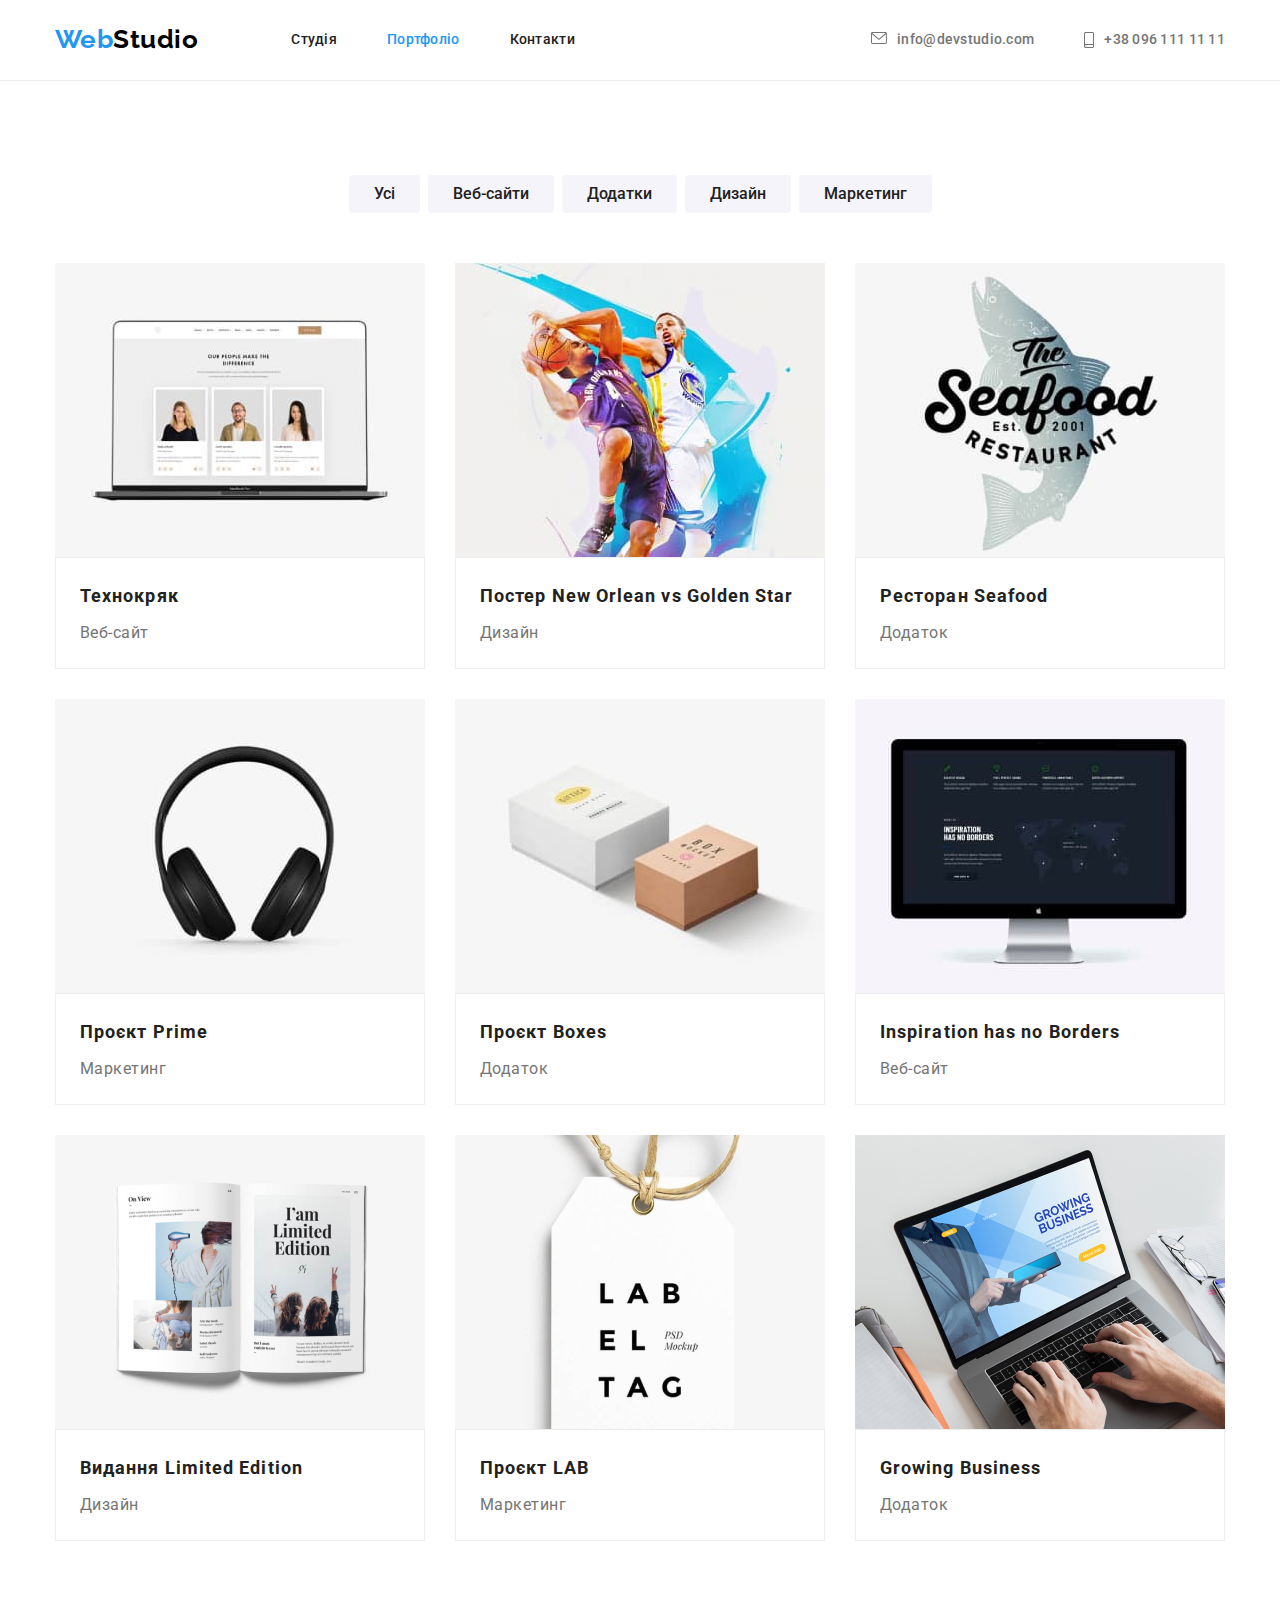
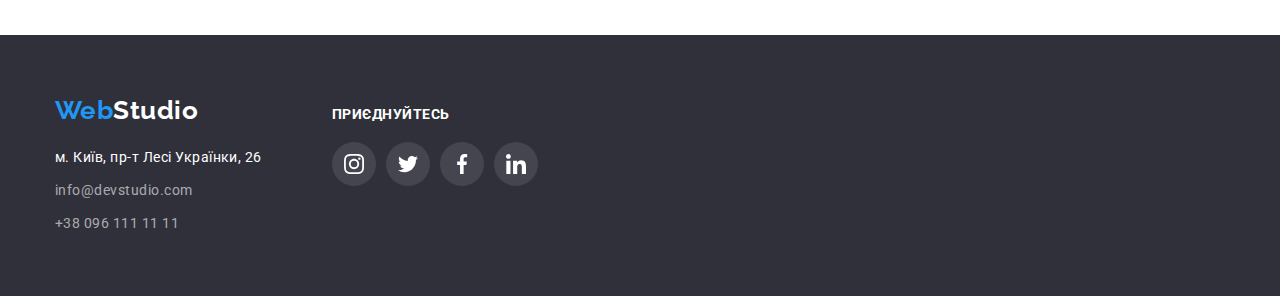
==== portfolio.html @ 38ba348c "Create new repository" ====
<!DOCTYPE html>
<html lang="uk">
  <head>
    <meta charset="UTF-8" />
    <meta http-equiv="X-UA-Compatible" content="IE=edge" />
    <meta name="viewport" content="width=h, initial-scale=1.0" />
    <title>Document</title>
    <link rel="preconnect" href="https://fonts.googleapis.com" />
    <link rel="preconnect" href="https://fonts.gstatic.com" crossorigin />
    <link
      href="https://fonts.googleapis.com/css2?family=Raleway:wght@700&family=Roboto:wght@400;500;700;900&display=swap"
      rel="stylesheet"
    />
    <link
      rel="stylesheet"
      href="https://cdn.jsdelivr.net/npm/modern-normalize@1.1.0/modern-normalize.min.css"
    />
    <link rel="stylesheet" href="./css/styles.css" />
  </head>
  <body>
    <!-- шапка сайта -->
    <header class="page-header">
      <div class="container header-nav">
        <nav class="page-nav">
          <a class="logo" href="./index.html"
            ><span class="logo-web">Web</span
            ><span class="logo-studio">Studio</span>
          </a>

          <ul class="site-nav">
            <li><a href="./index.html" class="link">Студія</a></li>
            <li>
              <a href="./portfolio.html" class="link current">Портфоліо</a>
            </li>
            <li><a href="#" class="link">Контакти</a></li>
          </ul>
        </nav>

        <ul class="auth-nav">
          <li class="site-email">
            <a class="contact email" href="mailto:info@devstudio.com" lang="en">
              <svg aria-label="Конверт" class="envelope" width="16" height="12">
                <use href="./images/sprite.svg#icon-envelope"></use>
              </svg>
              info@devstudio.com</a
            >
          </li>
          <li>
            <a class="contact phone" href="tel:+380961111111">
              <svg
                aria-label="Телефон"
                class="smartphone"
                width="10"
                height="16"
              >
                <use href="./images/sprite.svg#icon-smartphone"></use>
              </svg>
              +38 096 111 11 11</a
            >
          </li>
        </ul>
      </div>
    </header>
    <!-- main контент -->
    <main>
      <!-- кнопки-фильтр -->
      <section class="filter section">
        <div class="container">
          <h1 class="visually-hidden">Наші проекти</h1>
          <ul class="button-work">
            <li class="button-style">
              <button type="button" class="button secondary">Усі</button>
            </li>
            <li class="button-style">
              <button type="button" class="button secondary">Веб-сайти</button>
            </li>
            <li class="button-style">
              <button type="button" class="button secondary">Додатки</button>
            </li>
            <li class="button-style">
              <button type="button" class="button secondary">Дизайн</button>
            </li>
            <li class="button-style">
              <button type="button" class="button secondary">Маркетинг</button>
            </li>
          </ul>

          <!-- наши роботы -->
          <ul class="filter-work">
            <li class="filter-card">
              <a href="#" class="filter-card-link">
                <img src="./images/img.jpg" alt="Комп'ютер" width="370" />
                <div class="cards">
                  <h2 class="head-title">Технокряк</h2>
                  <p class="head-text">Веб-сайт</p>
                </div>
              </a>
            </li>

            <li class="filter-card">
              <a href="#" class="filter-card-link">
                <img
                  src="./images/basketball.jpg"
                  alt="Баскетбол"
                  width="370"
                />
                <div class="cards">
                  <h2 class="head-title">Постер New Orlean vs Golden Star</h2>
                  <p class="head-text">Дизайн</p>
                </div>
              </a>
            </li>

            <li class="filter-card">
              <a href="#" class="filter-card-link">
                <img src="./images/seafood.jpg" alt="Морська їжа" width="370" />
                <div class="cards">
                  <h2 class="head-title">Ресторан Seafood</h2>
                  <p class="head-text">Додаток</p>
                </div>
              </a>
            </li>

            <li class="filter-card">
              <a href="#" class="filter-card-link">
                <img src="./images/music.jpg" alt="Навушники" width="370" />
                <div class="cards">
                  <h2 class="head-title">Проєкт Prime</h2>
                  <p class="head-text">Маркетинг</p>
                </div>
              </a>
            </li>

            <li class="filter-card">
              <a href="#" class="filter-card-link">
                <img src="./images/box.jpg" alt="Бокси" width="370" />
                <div class="cards">
                  <h2 class="head-title">Проєкт Boxes</h2>
                  <p class="head-text">Додаток</p>
                </div>
              </a>
            </li>

            <li class="filter-card">
              <a href="#" class="filter-card-link">
                <img src="./images/apple.jpg" alt="Комп'ютер мак" width="370" />
                <div class="cards">
                  <h2 class="head-title">Inspiration has no Borders</h2>
                  <p class="head-text">Веб-сайт</p>
                </div>
              </a>
            </li>

            <li class="filter-card">
              <a href="#" class="filter-card-link">
                <img src="./images/books.jpg" alt="Книга" width="370" />
                <div class="cards">
                  <h2 class="head-title">Видання Limited Edition</h2>
                  <p class="head-text">Дизайн</p>
                </div>
              </a>
            </li>

            <li class="filter-card">
              <a href="#" class="filter-card-link">
                <img src="./images/label.jpg" alt="Підвіска" width="370" />
                <div class="cards">
                  <h2 class="head-title">Проєкт LAB</h2>
                  <p class="head-text">Маркетинг</p>
                </div>
              </a>
            </li>

            <li class="filter-card">
              <a href="#" class="filter-card-link">
                <img src="./images/business.jpg" alt="Бізнес" width="370" />
                <div class="cards">
                  <h2 class="head-title">Growing Business</h2>
                  <p class="head-text">Додаток</p>
                </div>
              </a>
            </li>
          </ul>
        </div>
      </section>
    </main>

    <!-- footer -->
    <footer class="footer">
      <div class="container footer-icons">
        <div class="logotype">
          <a class="footer-logo" href="./index.html"
            ><span class="logo-web">Web</span
            ><span class="studio-logo">Studio</span>
          </a>
          <address class="footer-address">
            <ul>
              <li class="address">
                <a
                  class="site-address"
                  href="https://goo.gl/maps/CPtrU1FHBa2aNyZL9"
                  target="_blank"
                  rel="noopener noreferrer nofollow"
                  >м. Київ, пр-т Лесі Українки, 26</a
                >
              </li>
              <li class="site-contacts">
                <a class="contacts" href="mailto:info@devstudio.com" lang="en"
                  >info@devstudio.com</a
                >
              </li>
              <li class="tel">
                <a class="contacts tel" href="tel:+380961111111"
                  >+38 096 111 11 11</a
                >
              </li>
            </ul>
          </address>
        </div>
        <div>
          <h3 class="footer-title">приєднуйтесь</h3>
          <ul class="footer-social-list">
            <li>
              <a href="#" class="footer-social-list-link">
                <svg
                  lang="en"
                  aria-label="instagram icon"
                  class="footer-social-list-icon"
                  width="20"
                  height="20"
                >
                  <use href="./images/sprite.svg#icon-instagram"></use>
                </svg>
              </a>
            </li>

            <li>
              <a href="#" class="footer-social-list-link">
                <svg
                  lang="en"
                  aria-label="twitter icon"
                  class="footer-social-list-icon"
                  width="20"
                  height="20"
                >
                  <use href="./images/sprite.svg#icon-twitter"></use>
                </svg>
              </a>
            </li>

            <li>
              <a href="#" class="footer-social-list-link">
                <svg
                  lang="en"
                  aria-label="facebook icon"
                  class="footer-social-list-icon"
                  width="20"
                  height="20"
                >
                  <use href="./images/sprite.svg#icon-facebook"></use>
                </svg>
              </a>
            </li>

            <li>
              <a href="#" class="footer-social-list-link">
                <svg
                  lang="en"
                  aria-label="linkedin icon"
                  class="footer-social-list-icon"
                  width="20"
                  height="20"
                >
                  <use href="./images/sprite.svg#icon-linkedin"></use>
                </svg>
              </a>
            </li>
          </ul>
        </div>
      </div>
    </footer>
  </body>
</html>
---- css/styles.css ----
:root {
  --primary-text-color: #757575;
  --title-text: #212121;
  --accent-color: #2196f3;
  --primary-white-color: #ffffff;
  --bcg-color-button: #f5f4fa;
  --bcg--button-hover: #188ce8;
  --black-color: #000;
  --hero-bcg: #2f303a;
  --hero-bcg-new: #c4c4c4;
  --line-header: #ececec;
  --line-cards: #eeeeee;
  --icon-color: #afb1b8;
}

h1,
h2,
h3,
h4,
p {
  margin-top: 0;
  margin-bottom: 0;
}

ul {
  margin-top: 0;
  margin-bottom: 0;
  padding-left: 0;
}

a {
  text-decoration: none;
}

img {
  display: block;
}

body {
  background-color: var(--primary-white-color);
  color: var(--primary-text-color);
  font-family: "Roboto", sans-serif;
  letter-spacing: 0.03em;
}

ul {
  list-style: none;
  padding: 0;
  margin: 0;
}

button {
  cursor: pointer;
  font-family: inherit;
}

.section {
  padding-top: 94px;
  padding-bottom: 94px;
}

.not-padding {
  padding-top: 0;
}

.title-bottom {
  margin-bottom: 50px;
}

.visually-hidden {
  position: absolute;
  white-space: nowrap;
  width: 1px;
  height: 1px;
  overflow: hidden;
  border: 0;
  padding: 0;
  clip: rect(0 0 0 0);
  clip-path: inset(50%);
  margin: -1px;
}

/* основоной цвет текста #212121 */
/* вторичный цвет текста #757575 */
/*  голубой акцент #2196F3 */
/* белый #FFFFFF */
/* серый фон #2F303A */
/* светлый фон #F5F4FA */

.container {
  /* outline: 2px solid tomato; */
  width: 1200px;
  padding-left: 15px;
  padding-right: 15px;
  margin-left: auto;
  margin-right: auto;
}

/* шапка сайта */
.page-header {
  /* background-color: aquamarine; */
  border-bottom: 1px solid var(--line-header);
  border-top: 0;
  border-left: 0;
  border-right: 0;
}

.header-nav {
  display: flex;
}

.page-nav {
  display: flex;
}

.logo {
  font-family: "Raleway", sans-serif;
  font-weight: 700;
  font-size: 26px;
  line-height: 1.19;
  padding-top: 24px;
  padding-bottom: 25px;
  /* margin-right: 93px; */
}

.logo-web {
  color: var(--accent-color);
}

.logo-studio {
  color: var(--black-color);
}

/* для футера */
.studio-logo {
  color: var(--primary-white-color);
}

/* site-nav */
.site-nav {
  margin-left: 93px;
}

.link {
  padding-top: 32px;
  padding-bottom: 32px;
}

.site-nav .link {
  color: var(--title-text);
  display: inline-block;
}

.site-nav .link:hover,
.site-nav .link:focus {
  color: var(--accent-color);
}

.site-nav .link.current {
  color: var(--accent-color);
}

.site-nav {
  font-weight: 500;
  font-size: 14px;
  line-height: 1.14;
  letter-spacing: 0.02em;
  display: flex;
  column-gap: 50px;
}

/* auth-nav */
.site-email {
  margin-right: 50px;
}

.contact {
  padding-top: 32px;
  padding-bottom: 32px;
}

.auth-nav .contact {
  color: var(--primary-text-color);
}
.auth-nav .contact:hover,
.auth-nav .contact:focus {
  color: var(--accent-color);
}

.auth-nav {
  font-weight: 500;
  font-size: 14px;
  line-height: 1.14;
  letter-spacing: 0.02em;
  display: flex;
  margin-left: auto;
}

.email {
  display: flex;
  fill: currentColor;
}

.envelope {
  margin-right: 10px;
}

.phone {
  display: flex;
  fill: currentColor;
}

.smartphone {
  margin-right: 10px;
}

/* герой */
.hero {
  background-color: var(--hero-bcg-new);
  padding-top: 200px;
  padding-bottom: 200px;
  background-image: linear-gradient(
      rgba(47, 48, 58, 0.4),
      rgba(47, 48, 58, 0.4)
    ),
    url("../images/hero-img.jpg");
  background-size: cover;
}

.hero-title {
  color: var(--primary-white-color);
  margin-top: 0;
  margin-bottom: 30px;
  width: 696px;
  margin-left: auto;
  margin-right: auto;
}

.hero-title {
  font-weight: 900;
  font-size: 44px;
  line-height: 1.36;
  text-align: center;
  letter-spacing: 0.06em;
  text-transform: uppercase;
}

/* ocoбенности */
.section-title {
  color: var(--title-text);
}

.section-title {
  font-weight: 700;
  font-size: 36px;
  line-height: 1.17;
  text-align: center;
  margin-top: 0;
  margin-bottom: 50px;
}

.feature-list {
  margin-top: 0;
}

.title {
  font-weight: 700;
  font-size: 14px;
  line-height: 1.14;
  text-transform: uppercase;
  margin-top: 0;
  margin-bottom: 10px;
}

.title-width {
  width: 270px;
  /* padding-top: ; */
}

.title-text {
  font-weight: 400;
  font-size: 14px;
  line-height: 1.71;
  margin-top: 0;
  margin-bottom: 0;
}

.feature-list-icon {
  display: flex;
  align-items: center;
  justify-content: center;
  width: 270px;
  height: 120px;
  margin-bottom: 30px;
  background-color: var(--bcg-color-button);
  border-radius: 4px;
}

/* features */
.feature-list {
  display: flex;
  column-gap: 30px;
}

.feature-list .title {
  color: var(--title-text);
}

/* чем мы занимаемся (фото) */

.photo {
  display: flex;
  column-gap: 30px;
}

/* наша команда */
.caption {
  font-weight: 500;
  font-size: 16px;
  line-height: 1.19;
  text-align: center;
  margin-bottom: 10px;
  color: var(--title-text);
}

.caption-text {
  font-weight: 400;
  font-size: 16px;
  line-height: 1.19;
  text-align: center;
  margin-bottom: 16px;
}

.social-list {
  display: flex;
  justify-content: center;
  column-gap: 10px;
}

.social-list-link {
  display: flex;
  align-items: center;
  justify-content: center;
  width: 44px;
  height: 44px;
  border-radius: 50%;
  background-color: var(--primary-white-color);
}

.social-list-link:hover,
.social-list-link:focus {
  background-color: var(--accent-color);
}

.social-list-icon {
  fill: var(--icon-color);
}

.social-list-link:hover .social-list-icon,
.social-list-link:focus .social-list-icon {
  fill: var(--primary-white-color);
}

.section-work {
  background-color: var(--bcg-color-button);
}

.our-command {
  padding: 30px;
}

.command {
  box-shadow: 0px 1px 3px rgba(0, 0, 0, 0.12), 0px 1px 1px rgba(0, 0, 0, 0.14),
    0px 2px 1px rgba(0, 0, 0, 0.2);
  border-radius: 0px 0px 4px 4px;
  background-color: var(--primary-white-color);
}

.team {
  display: flex;
  column-gap: 30px;
}

/* наши роботы */
.head-title {
  font-weight: 700;
  font-size: 18px;
  line-height: 2;
  letter-spacing: 0.06em;
  color: var(--title-text);
  margin-bottom: 4px;
}

.head-text {
  font-weight: 400;
  font-size: 16px;
  line-height: 1.88;
  color: var(--primary-text-color);
}

.filter-work {
  display: flex;
  flex-wrap: wrap;
  gap: 30px;
}
.filter-card {
  display: flex;
}

.filter-card-link:hover,
.filter-card-link:focus {
  box-shadow: 0px 1px 1px rgba(0, 0, 0, 0.12), 0px 4px 4px rgba(0, 0, 0, 0.06),
    1px 4px 6px rgba(0, 0, 0, 0.16);
}

/* .filter-card:hover,
.filter-card:focus {
  box-shadow: 0px 1px 1px rgba(0, 0, 0, 0.12), 0px 4px 4px rgba(0, 0, 0, 0.06),
    1px 4px 6px rgba(0, 0, 0, 0.16);
} */

.cards {
  padding-left: 24px;
  padding-right: 24px;
  padding-top: 20px;
  padding-bottom: 20px;
  border: 1px solid var(--line-cards);
}

/* постійні клієнти */
.clients-title {
  margin-bottom: 50px;
}

.clients {
  width: 170px;
  height: 92px;
}

.icon-hover {
  display: flex;
  width: 100%;
  height: 100%;
  align-items: center;
  justify-content: center;
  border: 1px solid var(--icon-color);
  border-radius: 4px;
  color: var(--icon-color);
  fill: currentColor;
}

.icon-hover:hover,
.icon-hover:focus {
  color: var(--accent-color);
  border-color: var(--accent-color);
}

.clients-list {
  display: flex;
  gap: 30px;
}

/* кнопка */

.button {
  /* display: inline-block; чтобы не залазило*/
  background-color: var(--bcg-color-button);
  color: var(--title-text);
  padding: 10px 32px;

  text-align: center;
  margin: 0 auto;
  border-radius: 4px;
}

.button.primary {
  background-color: var(--accent-color);
  color: var(--primary-white-color);
  box-shadow: 0px 4px 4px rgba(0, 0, 0, 0.15);
  border-radius: 4px;
}

/* в герое шрифты */
.button.primary {
  min-width: 216px;
  font-weight: 700;
  font-size: 16px;
  line-height: 1.88;
  display: flex;
  align-items: center;
  text-align: center;
  letter-spacing: 0.06em;
  border: none;
}

.button.primary:hover,
.button.primary:focus {
  background-color: var(--bcg--button-hover);
  color: var(--primary-white-color);
}

/* для портфолио */
.button.secondary {
  background-color: var(--bcg-color-button);
  color: var(--title-text);
}

.button.secondary:hover,
.button.secondary:focus {
  background-color: var(--accent-color);
  color: var(--primary-white-color);
  box-shadow: 0px 3px 1px rgba(0, 0, 0, 0.1), 0px 1px 2px rgba(0, 0, 0, 0.08),
    0px 2px 2px rgba(0, 0, 0, 0.12);
}

.button.secondary {
  font-weight: 500;
  font-size: 16px;
  line-height: 1.63;
  text-align: center;
  border-radius: 4px;
  border: none;
  padding: 6px 25px;
}

/* кнопки-фильтр */
.button-work {
  display: flex;
  column-gap: 8px;
  justify-content: center;
  margin-bottom: 50px;
}

/* footer */
.footer {
  background-color: var(--hero-bcg);
  margin-top: 0;
  padding-top: 60px;
  padding-bottom: 60px;
}

.footer-logo {
  margin-top: 0;
  margin-bottom: 0;
  font-family: "Raleway", sans-serif;
  font-weight: 700;
  font-size: 26px;
  line-height: 1.19;
}

.footer-address {
  margin-top: 20px;
}

.site-address {
  color: var(--primary-white-color);
}

.site-address:hover,
.site-address:focus {
  color: var(--accent-color);
}

.site-address {
  font-style: normal;
  font-weight: 400;
  font-size: 14px;
  line-height: 1.71;
}

.address {
  margin-bottom: 9px;
}

.contacts {
  color: rgba(255, 255, 255, 0.6);
}

.contacts:hover,
.contacts:focus {
  color: var(--accent-color);
}

.contacts {
  font-style: normal;
  font-weight: 400;
  font-size: 14px;
  line-height: 1.71;
}

.site-contacts {
  margin-top: 0;
  margin-bottom: 9px;
}

.tel {
  margin-top: 0;
  margin-bottom: 0;
}

/* footer-icon */
.logotype {
  margin-right: 70px;
}

.footer-icons {
  display: flex;
  align-items: baseline;
}

.footer-title {
  /* display: flex; */
  font-weight: 700;
  font-size: 14px;
  line-height: 16px;
  text-transform: uppercase;
  color: var(--primary-white-color);
  margin-bottom: 20px;
}

.footer-social-list {
  display: flex;
  column-gap: 10px;
}

.footer-social-list-link {
  display: flex;
  align-items: center;
  justify-content: center;
  width: 44px;
  height: 44px;
  border-radius: 50%;
  background-color: rgba(255, 255, 255, 0.1);
}

.footer-social-list-link:hover,
.footer-social-list-link:focus {
  background-color: var(--accent-color);
}

.footer-social-list-icon {
  fill: var(--primary-white-color);
}
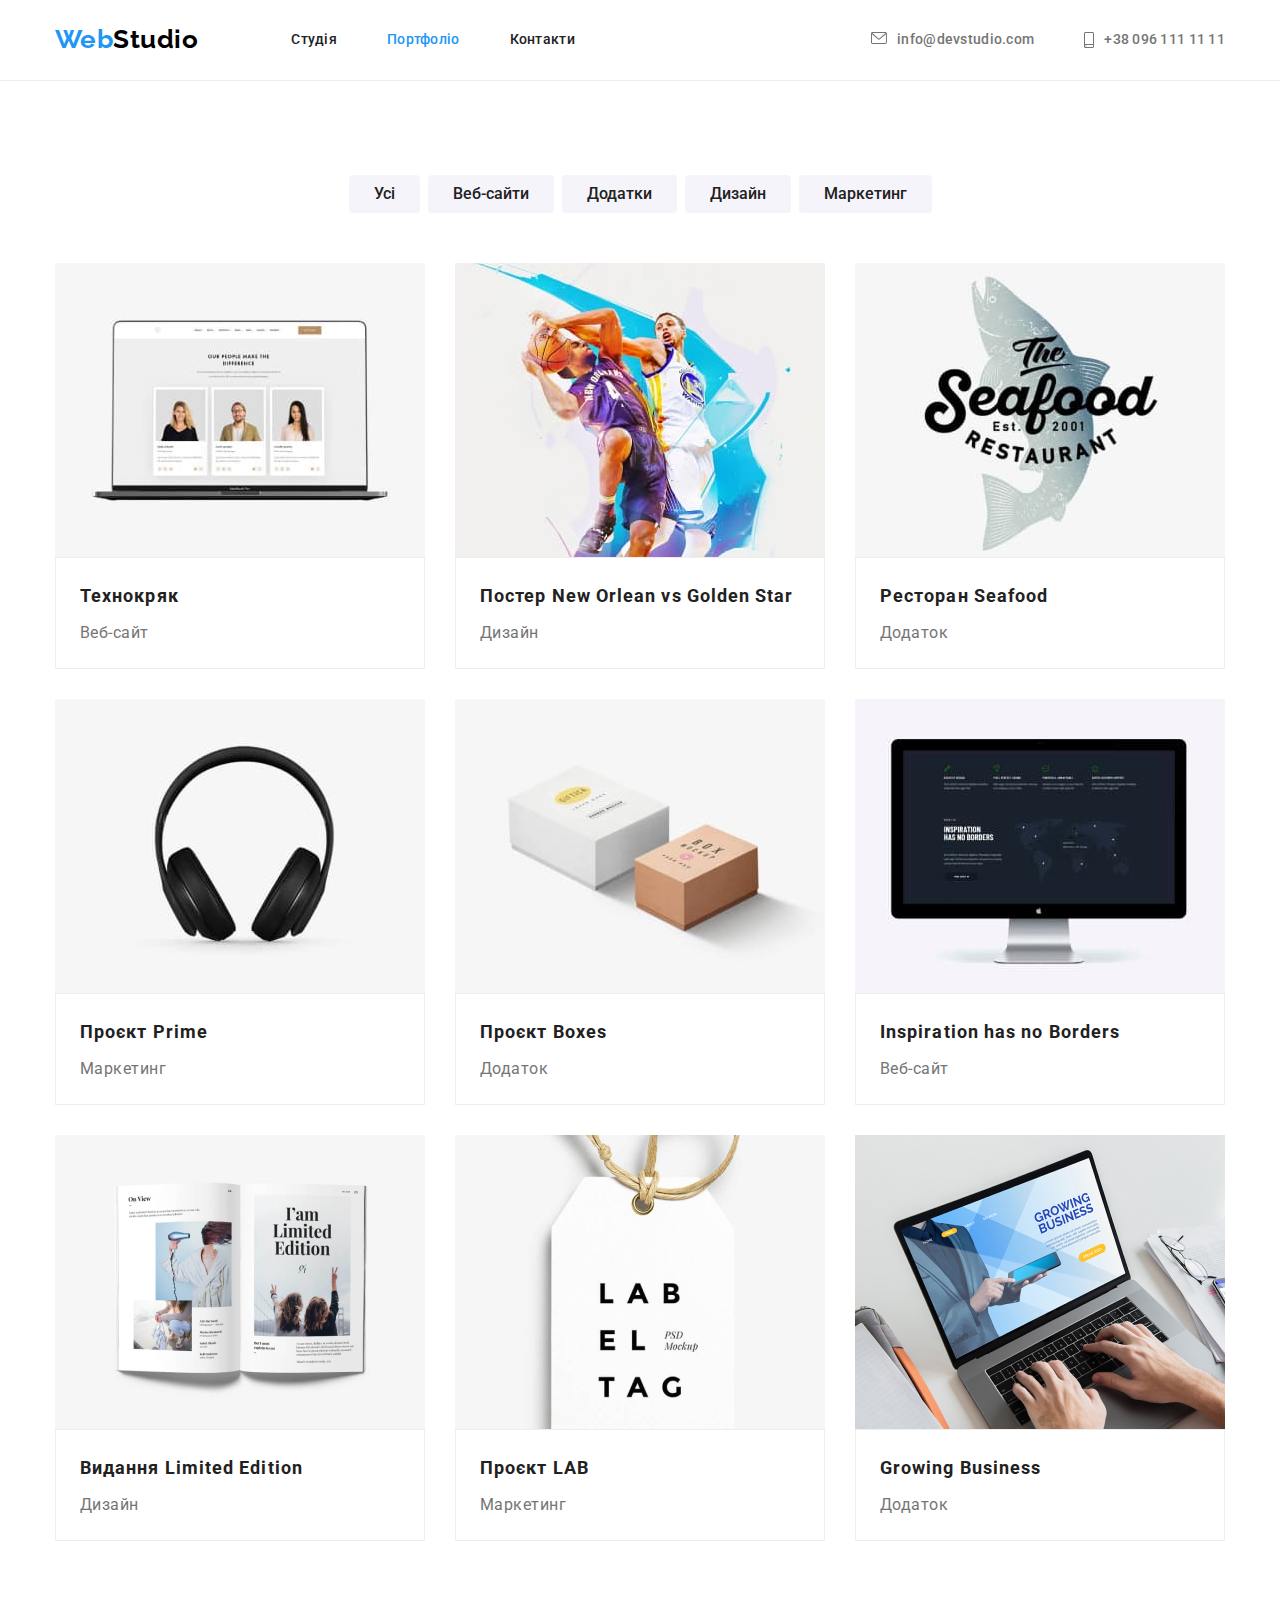
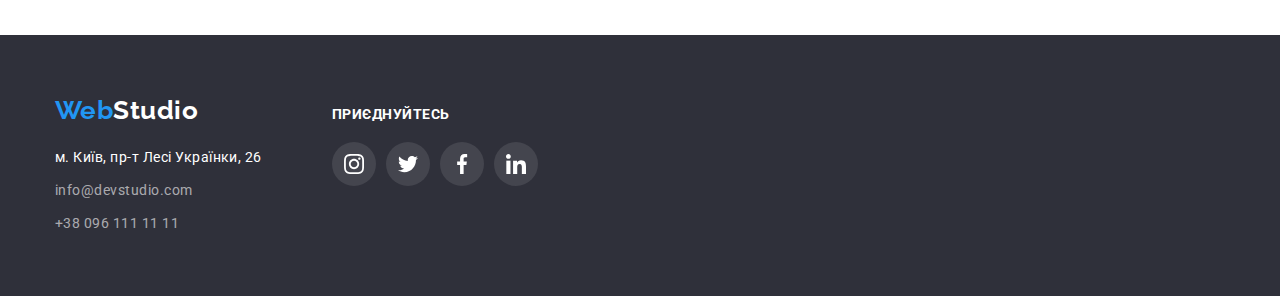
==== commit 2e56fa46: "Create new repository" ====
--- a/portfolio.html
+++ b/portfolio.html
@@ -218,7 +218,7 @@
           </address>
         </div>
         <div>
-          <h3 class="footer-title">приєднуйтесь</h3>
+          <p class="footer-title">приєднуйтесь</p>
           <ul class="footer-social-list">
             <li>
               <a href="#" class="footer-social-list-link">
